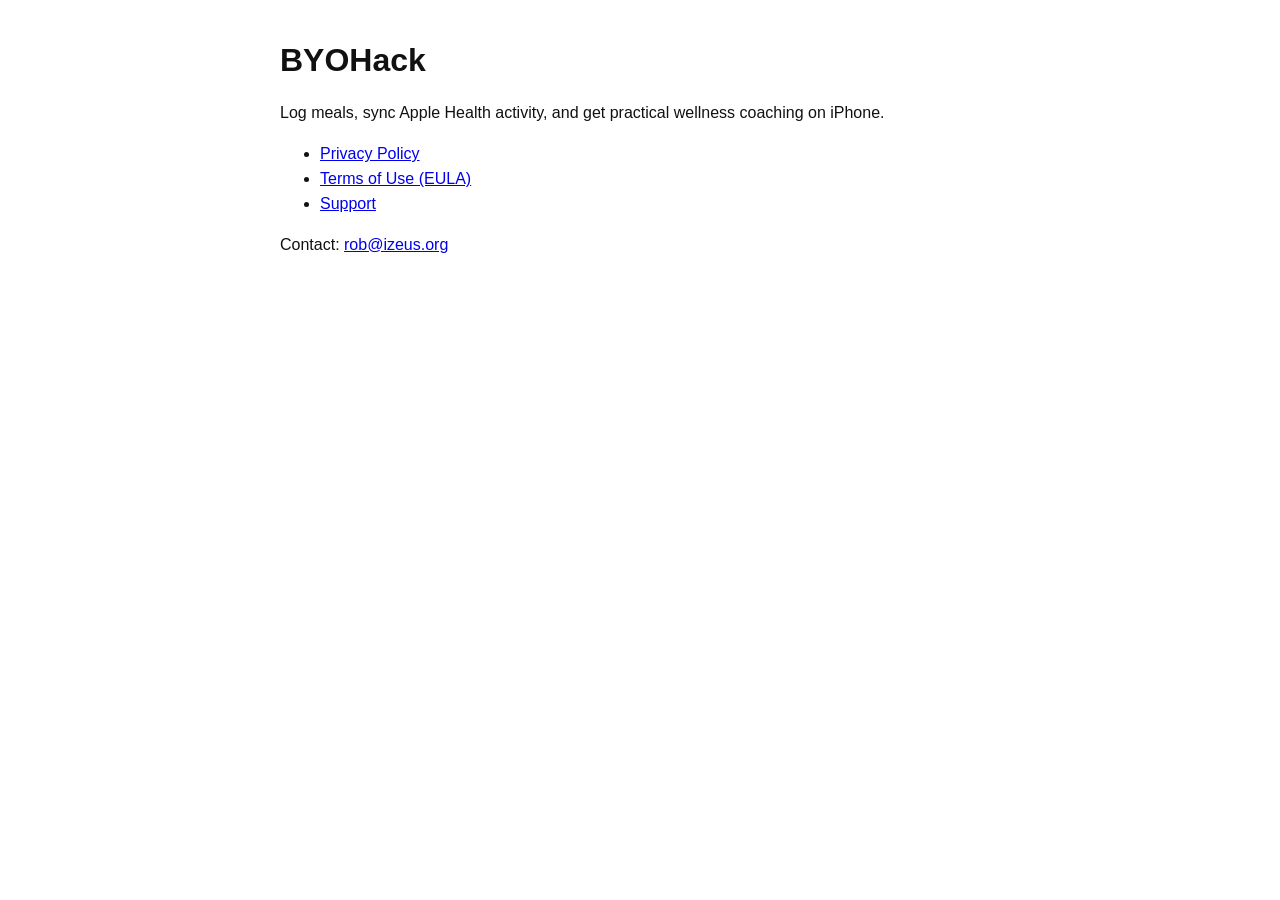
==== index.html @ 5e07be6f "Publish BYOHack privacy, support and terms pages on byohack.izeus.org Co-authored-by: Cursor <cursor" ====
<!DOCTYPE html>
<html lang="en">
<head>
  <meta charset="utf-8" />
  <meta name="viewport" content="width=device-width, initial-scale=1" />
  <title>BYOHack</title>
  <style>
    body { font-family: -apple-system, BlinkMacSystemFont, "Segoe UI", sans-serif; max-width: 720px; margin: 40px auto; padding: 0 20px; line-height: 1.55; color: #111; }
    h1, h2 { line-height: 1.25; }
  </style>
</head>
<body>
  <h1>BYOHack</h1>
  <p>Log meals, sync Apple Health activity, and get practical wellness coaching on iPhone.</p>
  <ul>
    <li><a href="privacy.html">Privacy Policy</a></li>
    <li><a href="terms.html">Terms of Use (EULA)</a></li>
    <li><a href="support.html">Support</a></li>
  </ul>
  <p>Contact: <a href="mailto:rob@izeus.org">rob@izeus.org</a></p>
</body>
</html>
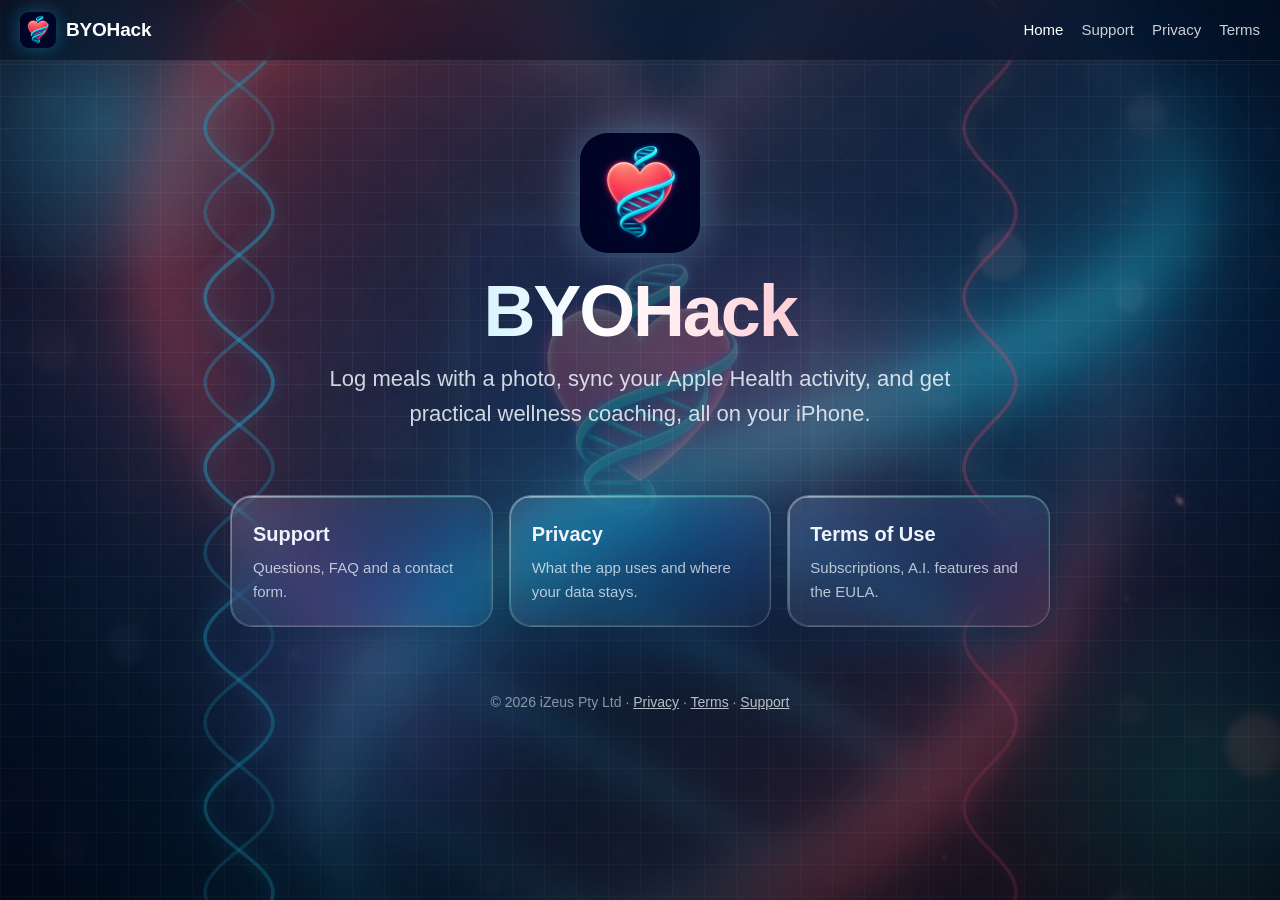
==== commit 0059a632: "Redesign site with app background, glass cards and favicon; add reusable iZeus support form Support " ====
--- a/index.html
+++ b/index.html
@@ -1,22 +1,45 @@
 <!DOCTYPE html>
 <html lang="en">
 <head>
-  <meta charset="utf-8" />
-  <meta name="viewport" content="width=device-width, initial-scale=1" />
-  <title>BYOHack</title>
-  <style>
-    body { font-family: -apple-system, BlinkMacSystemFont, "Segoe UI", sans-serif; max-width: 720px; margin: 40px auto; padding: 0 20px; line-height: 1.55; color: #111; }
-    h1, h2 { line-height: 1.25; }
-  </style>
+<meta charset="utf-8">
+<meta name="viewport" content="width=device-width, initial-scale=1, viewport-fit=cover">
+<title>BYOHack – Meals, Health and A.I. coaching for iPhone</title>
+<meta name="description" content="Log meals with a photo, sync Apple Health activity and get practical wellness coaching on iPhone.">
+<meta name="theme-color" content="#070d18">
+<meta property="og:title" content="BYOHack – Meals, Health and A.I. coaching for iPhone">
+<meta property="og:description" content="Log meals with a photo, sync Apple Health activity and get practical wellness coaching on iPhone.">
+<meta property="og:image" content="https://byohack.izeus.org/assets/icon-512.png">
+<link rel="icon" type="image/png" sizes="32x32" href="assets/icon-32.png">
+<link rel="icon" type="image/png" sizes="512x512" href="assets/icon-512.png">
+<link rel="apple-touch-icon" href="assets/icon-180.png">
+<link rel="stylesheet" href="assets/style.css?v=munq0ldx">
 </head>
 <body>
+<div class="bg" aria-hidden="true">
+  <div class="bg-art"></div>
+  <img class="bg-mark" src="assets/icon-512.png" alt="">
+  <div class="orb o1"></div><div class="orb o2"></div><div class="orb o3"></div><div class="orb o4"></div>
+  <svg class="helix h1" viewBox="0 0 120 3400" preserveAspectRatio="none"><path class="a" d="M60.0 0L67.5 6L74.6 12L81.0 18L86.4 24L90.4 30L93.0 36L94.0 42L93.3 48L91.0 54L87.1 60L82.0 66L75.7 72L68.7 78L61.3 84L53.8 90L46.6 96L40.0 102L34.5 108L30.1 114L27.3 120L26.1 126L26.5 132L28.5 138L32.1 144L37.1 150L43.2 156L50.1 162L57.5 168L65.0 174L72.3 180L79.0 186L84.7 192L89.2 198L92.3 204L93.9 210L93.7 216L91.9 222L88.6 228L83.8 234L77.9 240L71.1 246L63.8 252L56.2 258L48.9 264L42.1 270L36.2 276L31.4 282L28.1 288L26.3 294L26.1 300L27.7 306L30.8 312L35.3 318L41.0 324L47.7 330L55.0 336L62.5 342L69.9 348L76.8 354L82.9 360L87.9 366L91.5 372L93.5 378L93.9 384L92.7 390L89.9 396L85.5 402L80.0 408L73.4 414L66.2 420L58.7 426L51.3 432L44.3 438L38.0 444L32.9 450L29.0 456L26.7 462L26.0 468L27.0 474L29.6 480L33.6 486L39.0 492L45.4 498L52.5 504L60.0 510L67.5 516L74.6 522L81.0 528L86.4 534L90.4 540L93.0 546L94.0 552L93.3 558L91.0 564L87.1 570L82.0 576L75.7 582L68.7 588L61.3 594L53.8 600L46.6 606L40.0 612L34.5 618L30.1 624L27.3 630L26.1 636L26.5 642L28.5 648L32.1 654L37.1 660L43.2 666L50.1 672L57.5 678L65.0 684L72.3 690L79.0 696L84.7 702L89.2 708L92.3 714L93.9 720L93.7 726L91.9 732L88.6 738L83.8 744L77.9 750L71.1 756L63.8 762L56.2 768L48.9 774L42.1 780L36.2 786L31.4 792L28.1 798L26.3 804L26.1 810L27.7 816L30.8 822L35.3 828L41.0 834L47.7 840L55.0 846L62.5 852L69.9 858L76.8 864L82.9 870L87.9 876L91.5 882L93.5 888L93.9 894L92.7 900L89.9 906L85.5 912L80.0 918L73.4 924L66.2 930L58.7 936L51.3 942L44.3 948L38.0 954L32.9 960L29.0 966L26.7 972L26.0 978L27.0 984L29.6 990L33.6 996L39.0 1002L45.4 1008L52.5 1014L60.0 1020L67.5 1026L74.6 1032L81.0 1038L86.4 1044L90.4 1050L93.0 1056L94.0 1062L93.3 1068L91.0 1074L87.1 1080L82.0 1086L75.7 1092L68.7 1098L61.3 1104L53.8 1110L46.6 1116L40.0 1122L34.5 1128L30.1 1134L27.3 1140L26.1 1146L26.5 1152L28.5 1158L32.1 1164L37.1 1170L43.2 1176L50.1 1182L57.5 1188L65.0 1194L72.3 1200L79.0 1206L84.7 1212L89.2 1218L92.3 1224L93.9 1230L93.7 1236L91.9 1242L88.6 1248L83.8 1254L77.9 1260L71.1 1266L63.8 1272L56.2 1278L48.9 1284L42.1 1290L36.2 1296L31.4 1302L28.1 1308L26.3 1314L26.1 1320L27.7 1326L30.8 1332L35.3 1338L41.0 1344L47.7 1350L55.0 1356L62.5 1362L69.9 1368L76.8 1374L82.9 1380L87.9 1386L91.5 1392L93.5 1398L93.9 1404L92.7 1410L89.9 1416L85.5 1422L80.0 1428L73.4 1434L66.2 1440L58.7 1446L51.3 1452L44.3 1458L38.0 1464L32.9 1470L29.0 1476L26.7 1482L26.0 1488L27.0 1494L29.6 1500L33.6 1506L39.0 1512L45.4 1518L52.5 1524L60.0 1530L67.5 1536L74.6 1542L81.0 1548L86.4 1554L90.4 1560L93.0 1566L94.0 1572L93.3 1578L91.0 1584L87.1 1590L82.0 1596L75.7 1602L68.7 1608L61.3 1614L53.8 1620L46.6 1626L40.0 1632L34.5 1638L30.1 1644L27.3 1650L26.1 1656L26.5 1662L28.5 1668L32.1 1674L37.1 1680L43.2 1686L50.1 1692L57.5 1698L65.0 1704L72.3 1710L79.0 1716L84.7 1722L89.2 1728L92.3 1734L93.9 1740L93.7 1746L91.9 1752L88.6 1758L83.8 1764L77.9 1770L71.1 1776L63.8 1782L56.2 1788L48.9 1794L42.1 1800L36.2 1806L31.4 1812L28.1 1818L26.3 1824L26.1 1830L27.7 1836L30.8 1842L35.3 1848L41.0 1854L47.7 1860L55.0 1866L62.5 1872L69.9 1878L76.8 1884L82.9 1890L87.9 1896L91.5 1902L93.5 1908L93.9 1914L92.7 1920L89.9 1926L85.5 1932L80.0 1938L73.4 1944L66.2 1950L58.7 1956L51.3 1962L44.3 1968L38.0 1974L32.9 1980L29.0 1986L26.7 1992L26.0 1998L27.0 2004L29.6 2010L33.6 2016L39.0 2022L45.4 2028L52.5 2034L60.0 2040L67.5 2046L74.6 2052L81.0 2058L86.4 2064L90.4 2070L93.0 2076L94.0 2082L93.3 2088L91.0 2094L87.1 2100L82.0 2106L75.7 2112L68.7 2118L61.3 2124L53.8 2130L46.6 2136L40.0 2142L34.5 2148L30.1 2154L27.3 2160L26.1 2166L26.5 2172L28.5 2178L32.1 2184L37.1 2190L43.2 2196L50.1 2202L57.5 2208L65.0 2214L72.3 2220L79.0 2226L84.7 2232L89.2 2238L92.3 2244L93.9 2250L93.7 2256L91.9 2262L88.6 2268L83.8 2274L77.9 2280L71.1 2286L63.8 2292L56.2 2298L48.9 2304L42.1 2310L36.2 2316L31.4 2322L28.1 2328L26.3 2334L26.1 2340L27.7 2346L30.8 2352L35.3 2358L41.0 2364L47.7 2370L55.0 2376L62.5 2382L69.9 2388L76.8 2394L82.9 2400L87.9 2406L91.5 2412L93.5 2418L93.9 2424L92.7 2430L89.9 2436L85.5 2442L80.0 2448L73.4 2454L66.2 2460L58.7 2466L51.3 2472L44.3 2478L38.0 2484L32.9 2490L29.0 2496L26.7 2502L26.0 2508L27.0 2514L29.6 2520L33.6 2526L39.0 2532L45.4 2538L52.5 2544L60.0 2550L67.5 2556L74.6 2562L81.0 2568L86.4 2574L90.4 2580L93.0 2586L94.0 2592L93.3 2598L91.0 2604L87.1 2610L82.0 2616L75.7 2622L68.7 2628L61.3 2634L53.8 2640L46.6 2646L40.0 2652L34.5 2658L30.1 2664L27.3 2670L26.1 2676L26.5 2682L28.5 2688L32.1 2694L37.1 2700L43.2 2706L50.1 2712L57.5 2718L65.0 2724L72.3 2730L79.0 2736L84.7 2742L89.2 2748L92.3 2754L93.9 2760L93.7 2766L91.9 2772L88.6 2778L83.8 2784L77.9 2790L71.1 2796L63.8 2802L56.2 2808L48.9 2814L42.1 2820L36.2 2826L31.4 2832L28.1 2838L26.3 2844L26.1 2850L27.7 2856L30.8 2862L35.3 2868L41.0 2874L47.7 2880L55.0 2886L62.5 2892L69.9 2898L76.8 2904L82.9 2910L87.9 2916L91.5 2922L93.5 2928L93.9 2934L92.7 2940L89.9 2946L85.5 2952L80.0 2958L73.4 2964L66.2 2970L58.7 2976L51.3 2982L44.3 2988L38.0 2994L32.9 3000L29.0 3006L26.7 3012L26.0 3018L27.0 3024L29.6 3030L33.6 3036L39.0 3042L45.4 3048L52.5 3054L60.0 3060L67.5 3066L74.6 3072L81.0 3078L86.4 3084L90.4 3090L93.0 3096L94.0 3102L93.3 3108L91.0 3114L87.1 3120L82.0 3126L75.7 3132L68.7 3138L61.3 3144L53.8 3150L46.6 3156L40.0 3162L34.5 3168L30.1 3174L27.3 3180L26.1 3186L26.5 3192L28.5 3198L32.1 3204L37.1 3210L43.2 3216L50.1 3222L57.5 3228L65.0 3234L72.3 3240L79.0 3246L84.7 3252L89.2 3258L92.3 3264L93.9 3270L93.7 3276L91.9 3282L88.6 3288L83.8 3294L77.9 3300L71.1 3306L63.8 3312L56.2 3318L48.9 3324L42.1 3330L36.2 3336L31.4 3342L28.1 3348L26.3 3354L26.1 3360L27.7 3366L30.8 3372L35.3 3378L41.0 3384L47.7 3390L55.0 3396"/><path class="b" d="M60.0 0L52.5 6L45.4 12L39.0 18L33.6 24L29.6 30L27.0 36L26.0 42L26.7 48L29.0 54L32.9 60L38.0 66L44.3 72L51.3 78L58.7 84L66.2 90L73.4 96L80.0 102L85.5 108L89.9 114L92.7 120L93.9 126L93.5 132L91.5 138L87.9 144L82.9 150L76.8 156L69.9 162L62.5 168L55.0 174L47.7 180L41.0 186L35.3 192L30.8 198L27.7 204L26.1 210L26.3 216L28.1 222L31.4 228L36.2 234L42.1 240L48.9 246L56.2 252L63.8 258L71.1 264L77.9 270L83.8 276L88.6 282L91.9 288L93.7 294L93.9 300L92.3 306L89.2 312L84.7 318L79.0 324L72.3 330L65.0 336L57.5 342L50.1 348L43.2 354L37.1 360L32.1 366L28.5 372L26.5 378L26.1 384L27.3 390L30.1 396L34.5 402L40.0 408L46.6 414L53.8 420L61.3 426L68.7 432L75.7 438L82.0 444L87.1 450L91.0 456L93.3 462L94.0 468L93.0 474L90.4 480L86.4 486L81.0 492L74.6 498L67.5 504L60.0 510L52.5 516L45.4 522L39.0 528L33.6 534L29.6 540L27.0 546L26.0 552L26.7 558L29.0 564L32.9 570L38.0 576L44.3 582L51.3 588L58.7 594L66.2 600L73.4 606L80.0 612L85.5 618L89.9 624L92.7 630L93.9 636L93.5 642L91.5 648L87.9 654L82.9 660L76.8 666L69.9 672L62.5 678L55.0 684L47.7 690L41.0 696L35.3 702L30.8 708L27.7 714L26.1 720L26.3 726L28.1 732L31.4 738L36.2 744L42.1 750L48.9 756L56.2 762L63.8 768L71.1 774L77.9 780L83.8 786L88.6 792L91.9 798L93.7 804L93.9 810L92.3 816L89.2 822L84.7 828L79.0 834L72.3 840L65.0 846L57.5 852L50.1 858L43.2 864L37.1 870L32.1 876L28.5 882L26.5 888L26.1 894L27.3 900L30.1 906L34.5 912L40.0 918L46.6 924L53.8 930L61.3 936L68.7 942L75.7 948L82.0 954L87.1 960L91.0 966L93.3 972L94.0 978L93.0 984L90.4 990L86.4 996L81.0 1002L74.6 1008L67.5 1014L60.0 1020L52.5 1026L45.4 1032L39.0 1038L33.6 1044L29.6 1050L27.0 1056L26.0 1062L26.7 1068L29.0 1074L32.9 1080L38.0 1086L44.3 1092L51.3 1098L58.7 1104L66.2 1110L73.4 1116L80.0 1122L85.5 1128L89.9 1134L92.7 1140L93.9 1146L93.5 1152L91.5 1158L87.9 1164L82.9 1170L76.8 1176L69.9 1182L62.5 1188L55.0 1194L47.7 1200L41.0 1206L35.3 1212L30.8 1218L27.7 1224L26.1 1230L26.3 1236L28.1 1242L31.4 1248L36.2 1254L42.1 1260L48.9 1266L56.2 1272L63.8 1278L71.1 1284L77.9 1290L83.8 1296L88.6 1302L91.9 1308L93.7 1314L93.9 1320L92.3 1326L89.2 1332L84.7 1338L79.0 1344L72.3 1350L65.0 1356L57.5 1362L50.1 1368L43.2 1374L37.1 1380L32.1 1386L28.5 1392L26.5 1398L26.1 1404L27.3 1410L30.1 1416L34.5 1422L40.0 1428L46.6 1434L53.8 1440L61.3 1446L68.7 1452L75.7 1458L82.0 1464L87.1 1470L91.0 1476L93.3 1482L94.0 1488L93.0 1494L90.4 1500L86.4 1506L81.0 1512L74.6 1518L67.5 1524L60.0 1530L52.5 1536L45.4 1542L39.0 1548L33.6 1554L29.6 1560L27.0 1566L26.0 1572L26.7 1578L29.0 1584L32.9 1590L38.0 1596L44.3 1602L51.3 1608L58.7 1614L66.2 1620L73.4 1626L80.0 1632L85.5 1638L89.9 1644L92.7 1650L93.9 1656L93.5 1662L91.5 1668L87.9 1674L82.9 1680L76.8 1686L69.9 1692L62.5 1698L55.0 1704L47.7 1710L41.0 1716L35.3 1722L30.8 1728L27.7 1734L26.1 1740L26.3 1746L28.1 1752L31.4 1758L36.2 1764L42.1 1770L48.9 1776L56.2 1782L63.8 1788L71.1 1794L77.9 1800L83.8 1806L88.6 1812L91.9 1818L93.7 1824L93.9 1830L92.3 1836L89.2 1842L84.7 1848L79.0 1854L72.3 1860L65.0 1866L57.5 1872L50.1 1878L43.2 1884L37.1 1890L32.1 1896L28.5 1902L26.5 1908L26.1 1914L27.3 1920L30.1 1926L34.5 1932L40.0 1938L46.6 1944L53.8 1950L61.3 1956L68.7 1962L75.7 1968L82.0 1974L87.1 1980L91.0 1986L93.3 1992L94.0 1998L93.0 2004L90.4 2010L86.4 2016L81.0 2022L74.6 2028L67.5 2034L60.0 2040L52.5 2046L45.4 2052L39.0 2058L33.6 2064L29.6 2070L27.0 2076L26.0 2082L26.7 2088L29.0 2094L32.9 2100L38.0 2106L44.3 2112L51.3 2118L58.7 2124L66.2 2130L73.4 2136L80.0 2142L85.5 2148L89.9 2154L92.7 2160L93.9 2166L93.5 2172L91.5 2178L87.9 2184L82.9 2190L76.8 2196L69.9 2202L62.5 2208L55.0 2214L47.7 2220L41.0 2226L35.3 2232L30.8 2238L27.7 2244L26.1 2250L26.3 2256L28.1 2262L31.4 2268L36.2 2274L42.1 2280L48.9 2286L56.2 2292L63.8 2298L71.1 2304L77.9 2310L83.8 2316L88.6 2322L91.9 2328L93.7 2334L93.9 2340L92.3 2346L89.2 2352L84.7 2358L79.0 2364L72.3 2370L65.0 2376L57.5 2382L50.1 2388L43.2 2394L37.1 2400L32.1 2406L28.5 2412L26.5 2418L26.1 2424L27.3 2430L30.1 2436L34.5 2442L40.0 2448L46.6 2454L53.8 2460L61.3 2466L68.7 2472L75.7 2478L82.0 2484L87.1 2490L91.0 2496L93.3 2502L94.0 2508L93.0 2514L90.4 2520L86.4 2526L81.0 2532L74.6 2538L67.5 2544L60.0 2550L52.5 2556L45.4 2562L39.0 2568L33.6 2574L29.6 2580L27.0 2586L26.0 2592L26.7 2598L29.0 2604L32.9 2610L38.0 2616L44.3 2622L51.3 2628L58.7 2634L66.2 2640L73.4 2646L80.0 2652L85.5 2658L89.9 2664L92.7 2670L93.9 2676L93.5 2682L91.5 2688L87.9 2694L82.9 2700L76.8 2706L69.9 2712L62.5 2718L55.0 2724L47.7 2730L41.0 2736L35.3 2742L30.8 2748L27.7 2754L26.1 2760L26.3 2766L28.1 2772L31.4 2778L36.2 2784L42.1 2790L48.9 2796L56.2 2802L63.8 2808L71.1 2814L77.9 2820L83.8 2826L88.6 2832L91.9 2838L93.7 2844L93.9 2850L92.3 2856L89.2 2862L84.7 2868L79.0 2874L72.3 2880L65.0 2886L57.5 2892L50.1 2898L43.2 2904L37.1 2910L32.1 2916L28.5 2922L26.5 2928L26.1 2934L27.3 2940L30.1 2946L34.5 2952L40.0 2958L46.6 2964L53.8 2970L61.3 2976L68.7 2982L75.7 2988L82.0 2994L87.1 3000L91.0 3006L93.3 3012L94.0 3018L93.0 3024L90.4 3030L86.4 3036L81.0 3042L74.6 3048L67.5 3054L60.0 3060L52.5 3066L45.4 3072L39.0 3078L33.6 3084L29.6 3090L27.0 3096L26.0 3102L26.7 3108L29.0 3114L32.9 3120L38.0 3126L44.3 3132L51.3 3138L58.7 3144L66.2 3150L73.4 3156L80.0 3162L85.5 3168L89.9 3174L92.7 3180L93.9 3186L93.5 3192L91.5 3198L87.9 3204L82.9 3210L76.8 3216L69.9 3222L62.5 3228L55.0 3234L47.7 3240L41.0 3246L35.3 3252L30.8 3258L27.7 3264L26.1 3270L26.3 3276L28.1 3282L31.4 3288L36.2 3294L42.1 3300L48.9 3306L56.2 3312L63.8 3318L71.1 3324L77.9 3330L83.8 3336L88.6 3342L91.9 3348L93.7 3354L93.9 3360L92.3 3366L89.2 3372L84.7 3378L79.0 3384L72.3 3390L65.0 3396"/></svg>
+  <svg class="helix h2" viewBox="0 0 120 3400" preserveAspectRatio="none"><path class="a" d="M60.0 0L65.7 6L71.2 12L76.0 18L80.2 24L83.3 30L85.3 36L86.0 42L85.5 48L83.7 54L80.7 60L76.8 66L72.0 72L66.7 78L61.0 84L55.2 90L49.7 96L44.7 102L40.5 108L37.2 114L35.0 120L34.0 126L34.4 132L35.9 138L38.7 144L42.5 150L47.1 156L52.4 162L58.1 168L63.8 174L69.4 180L74.5 186L78.9 192L82.4 198L84.7 204L85.9 210L85.8 216L84.4 222L81.8 228L78.2 234L73.7 240L68.5 246L62.9 252L57.1 258L51.5 264L46.3 270L41.8 276L38.2 282L35.6 288L34.2 294L34.1 300L35.3 306L37.6 312L41.1 318L45.5 324L50.6 330L56.2 336L61.9 342L67.6 348L72.9 354L77.5 360L81.3 366L84.1 372L85.6 378L86.0 384L85.0 390L82.8 396L79.5 402L75.3 408L70.3 414L64.8 420L59.0 426L53.3 432L48.0 438L43.2 444L39.3 450L36.3 456L34.5 462L34.0 468L34.7 474L36.7 480L39.8 486L44.0 492L48.8 498L54.3 504L60.0 510L65.7 516L71.2 522L76.0 528L80.2 534L83.3 540L85.3 546L86.0 552L85.5 558L83.7 564L80.7 570L76.8 576L72.0 582L66.7 588L61.0 594L55.2 600L49.7 606L44.7 612L40.5 618L37.2 624L35.0 630L34.0 636L34.4 642L35.9 648L38.7 654L42.5 660L47.1 666L52.4 672L58.1 678L63.8 684L69.4 690L74.5 696L78.9 702L82.4 708L84.7 714L85.9 720L85.8 726L84.4 732L81.8 738L78.2 744L73.7 750L68.5 756L62.9 762L57.1 768L51.5 774L46.3 780L41.8 786L38.2 792L35.6 798L34.2 804L34.1 810L35.3 816L37.6 822L41.1 828L45.5 834L50.6 840L56.2 846L61.9 852L67.6 858L72.9 864L77.5 870L81.3 876L84.1 882L85.6 888L86.0 894L85.0 900L82.8 906L79.5 912L75.3 918L70.3 924L64.8 930L59.0 936L53.3 942L48.0 948L43.2 954L39.3 960L36.3 966L34.5 972L34.0 978L34.7 984L36.7 990L39.8 996L44.0 1002L48.8 1008L54.3 1014L60.0 1020L65.7 1026L71.2 1032L76.0 1038L80.2 1044L83.3 1050L85.3 1056L86.0 1062L85.5 1068L83.7 1074L80.7 1080L76.8 1086L72.0 1092L66.7 1098L61.0 1104L55.2 1110L49.7 1116L44.7 1122L40.5 1128L37.2 1134L35.0 1140L34.0 1146L34.4 1152L35.9 1158L38.7 1164L42.5 1170L47.1 1176L52.4 1182L58.1 1188L63.8 1194L69.4 1200L74.5 1206L78.9 1212L82.4 1218L84.7 1224L85.9 1230L85.8 1236L84.4 1242L81.8 1248L78.2 1254L73.7 1260L68.5 1266L62.9 1272L57.1 1278L51.5 1284L46.3 1290L41.8 1296L38.2 1302L35.6 1308L34.2 1314L34.1 1320L35.3 1326L37.6 1332L41.1 1338L45.5 1344L50.6 1350L56.2 1356L61.9 1362L67.6 1368L72.9 1374L77.5 1380L81.3 1386L84.1 1392L85.6 1398L86.0 1404L85.0 1410L82.8 1416L79.5 1422L75.3 1428L70.3 1434L64.8 1440L59.0 1446L53.3 1452L48.0 1458L43.2 1464L39.3 1470L36.3 1476L34.5 1482L34.0 1488L34.7 1494L36.7 1500L39.8 1506L44.0 1512L48.8 1518L54.3 1524L60.0 1530L65.7 1536L71.2 1542L76.0 1548L80.2 1554L83.3 1560L85.3 1566L86.0 1572L85.5 1578L83.7 1584L80.7 1590L76.8 1596L72.0 1602L66.7 1608L61.0 1614L55.2 1620L49.7 1626L44.7 1632L40.5 1638L37.2 1644L35.0 1650L34.0 1656L34.4 1662L35.9 1668L38.7 1674L42.5 1680L47.1 1686L52.4 1692L58.1 1698L63.8 1704L69.4 1710L74.5 1716L78.9 1722L82.4 1728L84.7 1734L85.9 1740L85.8 1746L84.4 1752L81.8 1758L78.2 1764L73.7 1770L68.5 1776L62.9 1782L57.1 1788L51.5 1794L46.3 1800L41.8 1806L38.2 1812L35.6 1818L34.2 1824L34.1 1830L35.3 1836L37.6 1842L41.1 1848L45.5 1854L50.6 1860L56.2 1866L61.9 1872L67.6 1878L72.9 1884L77.5 1890L81.3 1896L84.1 1902L85.6 1908L86.0 1914L85.0 1920L82.8 1926L79.5 1932L75.3 1938L70.3 1944L64.8 1950L59.0 1956L53.3 1962L48.0 1968L43.2 1974L39.3 1980L36.3 1986L34.5 1992L34.0 1998L34.7 2004L36.7 2010L39.8 2016L44.0 2022L48.8 2028L54.3 2034L60.0 2040L65.7 2046L71.2 2052L76.0 2058L80.2 2064L83.3 2070L85.3 2076L86.0 2082L85.5 2088L83.7 2094L80.7 2100L76.8 2106L72.0 2112L66.7 2118L61.0 2124L55.2 2130L49.7 2136L44.7 2142L40.5 2148L37.2 2154L35.0 2160L34.0 2166L34.4 2172L35.9 2178L38.7 2184L42.5 2190L47.1 2196L52.4 2202L58.1 2208L63.8 2214L69.4 2220L74.5 2226L78.9 2232L82.4 2238L84.7 2244L85.9 2250L85.8 2256L84.4 2262L81.8 2268L78.2 2274L73.7 2280L68.5 2286L62.9 2292L57.1 2298L51.5 2304L46.3 2310L41.8 2316L38.2 2322L35.6 2328L34.2 2334L34.1 2340L35.3 2346L37.6 2352L41.1 2358L45.5 2364L50.6 2370L56.2 2376L61.9 2382L67.6 2388L72.9 2394L77.5 2400L81.3 2406L84.1 2412L85.6 2418L86.0 2424L85.0 2430L82.8 2436L79.5 2442L75.3 2448L70.3 2454L64.8 2460L59.0 2466L53.3 2472L48.0 2478L43.2 2484L39.3 2490L36.3 2496L34.5 2502L34.0 2508L34.7 2514L36.7 2520L39.8 2526L44.0 2532L48.8 2538L54.3 2544L60.0 2550L65.7 2556L71.2 2562L76.0 2568L80.2 2574L83.3 2580L85.3 2586L86.0 2592L85.5 2598L83.7 2604L80.7 2610L76.8 2616L72.0 2622L66.7 2628L61.0 2634L55.2 2640L49.7 2646L44.7 2652L40.5 2658L37.2 2664L35.0 2670L34.0 2676L34.4 2682L35.9 2688L38.7 2694L42.5 2700L47.1 2706L52.4 2712L58.1 2718L63.8 2724L69.4 2730L74.5 2736L78.9 2742L82.4 2748L84.7 2754L85.9 2760L85.8 2766L84.4 2772L81.8 2778L78.2 2784L73.7 2790L68.5 2796L62.9 2802L57.1 2808L51.5 2814L46.3 2820L41.8 2826L38.2 2832L35.6 2838L34.2 2844L34.1 2850L35.3 2856L37.6 2862L41.1 2868L45.5 2874L50.6 2880L56.2 2886L61.9 2892L67.6 2898L72.9 2904L77.5 2910L81.3 2916L84.1 2922L85.6 2928L86.0 2934L85.0 2940L82.8 2946L79.5 2952L75.3 2958L70.3 2964L64.8 2970L59.0 2976L53.3 2982L48.0 2988L43.2 2994L39.3 3000L36.3 3006L34.5 3012L34.0 3018L34.7 3024L36.7 3030L39.8 3036L44.0 3042L48.8 3048L54.3 3054L60.0 3060L65.7 3066L71.2 3072L76.0 3078L80.2 3084L83.3 3090L85.3 3096L86.0 3102L85.5 3108L83.7 3114L80.7 3120L76.8 3126L72.0 3132L66.7 3138L61.0 3144L55.2 3150L49.7 3156L44.7 3162L40.5 3168L37.2 3174L35.0 3180L34.0 3186L34.4 3192L35.9 3198L38.7 3204L42.5 3210L47.1 3216L52.4 3222L58.1 3228L63.8 3234L69.4 3240L74.5 3246L78.9 3252L82.4 3258L84.7 3264L85.9 3270L85.8 3276L84.4 3282L81.8 3288L78.2 3294L73.7 3300L68.5 3306L62.9 3312L57.1 3318L51.5 3324L46.3 3330L41.8 3336L38.2 3342L35.6 3348L34.2 3354L34.1 3360L35.3 3366L37.6 3372L41.1 3378L45.5 3384L50.6 3390L56.2 3396"/></svg>
+  <div class="grid"></div>
+  <div class="mist"></div>
+</div>
+<header class="nav">
+  <a class="brand" href="index.html"><img src="assets/logo.png" alt="" width="36" height="36"><span>BYOHack</span></a>
+  <nav class="nav-links"><a href="index.html" aria-current="page">Home</a><a href="support.html">Support</a><a href="privacy.html">Privacy</a><a href="terms.html">Terms</a></nav>
+</header>
+<main class="wrap">
+<section class="hero">
+  <img src="assets/icon-512.png" alt="BYOHack app icon" width="120" height="120">
   <h1>BYOHack</h1>
-  <p>Log meals, sync Apple Health activity, and get practical wellness coaching on iPhone.</p>
-  <ul>
-    <li><a href="privacy.html">Privacy Policy</a></li>
-    <li><a href="terms.html">Terms of Use (EULA)</a></li>
-    <li><a href="support.html">Support</a></li>
-  </ul>
-  <p>Contact: <a href="mailto:rob@izeus.org">rob@izeus.org</a></p>
+  <p class="lead">Log meals with a photo, sync your Apple Health activity, and get practical wellness coaching, all on your iPhone.</p>
+</section>
+<section class="cards">
+  <a class="card glass" href="support.html"><h2>Support</h2><p>Questions, FAQ and a contact form.</p></a>
+  <a class="card glass" href="privacy.html"><h2>Privacy</h2><p>What the app uses and where your data stays.</p></a>
+  <a class="card glass" href="terms.html"><h2>Terms of Use</h2><p>Subscriptions, A.I. features and the EULA.</p></a>
+</section>
+</main>
+<footer class="foot">&copy; 2026 iZeus Pty Ltd &middot; <a href="privacy.html">Privacy</a> &middot; <a href="terms.html">Terms</a> &middot; <a href="support.html">Support</a></footer>
 </body>
 </html>
--- a/assets/style.css
+++ b/assets/style.css
@@ -0,0 +1,79 @@
+*,*::before,*::after{box-sizing:border-box}
+html{scroll-behavior:smooth;color-scheme:dark}
+body{margin:0;min-height:100vh;background:#070d18;color:#eef4fb;font:17px/1.6 ui-rounded,"SF Pro Rounded",-apple-system,BlinkMacSystemFont,"Segoe UI",Roboto,sans-serif;-webkit-font-smoothing:antialiased;overflow-x:hidden}
+a{color:#7fdcff}
+a:hover{color:#b5ecff}
+img{display:block;max-width:100%}
+
+/* Ambient background: mirrors GlassBackground in the iOS app */
+.bg{position:fixed;inset:0;z-index:-1;overflow:hidden;background:linear-gradient(135deg,#0a1424,#0f0d24 50%,#081a1f)}
+.bg-art{position:absolute;inset:-8%;background:url(bg.jpg) center/cover no-repeat;opacity:.82;filter:blur(.5px);animation:drift 8s ease-in-out infinite;will-change:transform}
+.bg-mark{position:absolute;left:50%;top:44%;width:min(62vw,340px);margin:calc(min(62vw,340px) / -2) 0 0 calc(min(62vw,340px) / -2);opacity:.26;mix-blend-mode:screen;filter:drop-shadow(0 0 24px rgba(38,199,242,.45));animation:pulse 8s ease-in-out infinite}
+.orb{position:absolute;border-radius:50%;animation:float 8s ease-in-out infinite}
+.orb.o1{width:360px;height:360px;left:-80px;top:-60px;background:radial-gradient(circle,rgba(38,199,242,.36),transparent 70%)}
+.orb.o2{width:420px;height:420px;right:-120px;bottom:-100px;background:radial-gradient(circle,rgba(13,158,148,.28),transparent 70%);animation-delay:-3s}
+.orb.o3{width:260px;height:260px;left:52%;top:30%;background:rgba(224,71,107,.2);filter:blur(55px);animation-delay:-5s}
+.orb.o4{width:280px;height:280px;left:18%;top:62%;background:rgba(122,97,235,.18);filter:blur(50px);animation-delay:-1.5s}
+.helix{position:absolute;top:-340px;height:3400px;width:120px;animation:scroll 8s linear infinite}
+.helix path{fill:none;stroke-width:3.6;stroke-linecap:round}
+.helix.h1{left:14%}
+.helix.h1 .a{stroke:rgba(38,199,242,.4);filter:drop-shadow(0 0 8px rgba(38,199,242,.9))}
+.helix.h1 .b{stroke:rgba(38,199,242,.26)}
+.helix.h2{right:18%;animation-duration:10s}
+.helix.h2 .a{stroke:rgba(224,82,115,.3);filter:drop-shadow(0 0 8px rgba(224,82,115,.9))}
+.grid{position:absolute;inset:0;opacity:.7;background-image:linear-gradient(rgba(255,255,255,.07) 1px,transparent 1px),linear-gradient(90deg,rgba(255,255,255,.07) 1px,transparent 1px);background-size:32px 32px}
+.mist{position:absolute;inset:0;background:linear-gradient(180deg,rgba(0,0,0,.25),rgba(0,0,0,.05) 40%,rgba(0,0,0,.45))}
+@keyframes drift{0%,100%{transform:translate(12px,0) scale(1.02) rotate(0)}25%{transform:translate(0,16px) scale(1.04) rotate(1.5deg)}50%{transform:translate(-12px,0) scale(1.02) rotate(0)}75%{transform:translate(0,-16px) scale(1) rotate(-1.5deg)}}
+@keyframes pulse{0%,100%{transform:translateY(-36px) scale(.94);opacity:.2}50%{transform:translateY(-26px) scale(1.02);opacity:.3}}
+@keyframes float{0%,100%{transform:translate(0,0)}50%{transform:translate(18px,14px)}}
+@keyframes scroll{from{transform:translateY(0)}to{transform:translateY(170px)}}
+@media (prefers-reduced-motion:reduce){.bg-art,.bg-mark,.orb,.helix{animation:none!important}}
+
+/* Liquid glass */
+.glass{position:relative;background:linear-gradient(135deg,rgba(255,255,255,.12),rgba(255,255,255,.04));border:1px solid rgba(255,255,255,.22);border-radius:22px;box-shadow:0 16px 40px rgba(38,128,230,.18),0 12px 30px rgba(0,0,0,.35),inset 0 1px 0 rgba(255,255,255,.3);backdrop-filter:blur(22px) saturate(170%);-webkit-backdrop-filter:blur(22px) saturate(170%)}
+.glass::before{content:"";position:absolute;inset:0;border-radius:inherit;padding:1.2px;background:linear-gradient(135deg,rgba(255,255,255,.4),rgba(13,158,148,.4),rgba(255,255,255,.05));-webkit-mask:linear-gradient(#000 0 0) content-box,linear-gradient(#000 0 0);-webkit-mask-composite:xor;mask-composite:exclude;pointer-events:none}
+
+.nav{position:sticky;top:0;z-index:10;display:flex;align-items:center;justify-content:space-between;gap:16px;padding:12px max(20px,env(safe-area-inset-left));background:rgba(7,13,24,.5);backdrop-filter:blur(18px) saturate(160%);-webkit-backdrop-filter:blur(18px) saturate(160%);border-bottom:1px solid rgba(255,255,255,.1)}
+.brand{display:flex;align-items:center;gap:10px;color:#fff;text-decoration:none;font-weight:800;font-size:19px;letter-spacing:-.01em}
+.brand img{width:36px;height:36px;border-radius:9px;box-shadow:0 0 18px rgba(38,199,242,.35)}
+.nav-links{display:flex;gap:18px;font-size:15px}
+.nav-links a{color:rgba(255,255,255,.8);text-decoration:none}
+.nav-links a:hover,.nav-links a[aria-current]{color:#fff}
+
+.wrap{max-width:860px;margin:0 auto;padding:0 20px}
+.hero{text-align:center;padding:72px 0 36px}
+.hero img{width:120px;height:120px;margin:0 auto 22px;border-radius:28px;box-shadow:0 0 40px rgba(38,199,242,.35),0 0 60px rgba(224,71,107,.25)}
+.hero h1{font-size:clamp(44px,8vw,72px);line-height:1;margin:0 0 14px;font-weight:900;letter-spacing:-.03em;background:linear-gradient(90deg,#7fdcff,#fff 45%,#ff8fa3);-webkit-background-clip:text;background-clip:text;color:transparent}
+.lead{font-size:clamp(18px,2.4vw,22px);color:rgba(238,244,251,.86);max-width:32em;margin:0 auto}
+.cards{display:grid;grid-template-columns:repeat(3,1fr);gap:16px;padding:28px 0 64px}
+.card{display:block;padding:22px;color:inherit;text-decoration:none;transition:transform .15s ease}
+.card:hover{transform:translateY(-3px);color:inherit}
+.card h2{margin:0 0 6px;font-size:20px}
+.card p{margin:0;color:rgba(238,244,251,.75);font-size:15px}
+
+.doc{margin:40px auto 64px;padding:clamp(22px,4vw,44px)}
+.doc h1{font-size:clamp(32px,5vw,44px);line-height:1.1;margin:0 0 6px;letter-spacing:-.02em}
+.doc h2{font-size:22px;margin:34px 0 8px;color:#bfeeff}
+.doc ul{padding-left:1.2em}
+.doc li{margin:6px 0}
+.muted{color:rgba(238,244,251,.62)}
+.faq-q{font-weight:700;margin:18px 0 2px}
+.faq-a{margin:0;color:rgba(238,244,251,.82)}
+
+.contact{display:grid;gap:14px;margin:18px 0 8px}
+.contact label{display:grid;gap:6px;font-size:15px;font-weight:600}
+.contact input,.contact textarea{width:100%;padding:12px 14px;border-radius:14px;border:1px solid rgba(255,255,255,.22);background:rgba(255,255,255,.07);color:#fff;font:inherit;font-weight:400}
+.contact textarea{min-height:150px;resize:vertical}
+.contact input:focus,.contact textarea:focus{outline:none;border-color:#26c7f2;box-shadow:0 0 0 3px rgba(38,199,242,.25)}
+.hp{position:absolute;left:-9999px;width:1px;height:1px;overflow:hidden}
+.btn{justify-self:start;display:inline-flex;align-items:center;gap:8px;padding:11px 22px;border:1px solid rgba(255,255,255,.45);border-radius:999px;background:linear-gradient(135deg,#2680e6,#0d9e94);color:#fff;font:inherit;font-weight:700;font-size:16px;cursor:pointer;box-shadow:0 6px 18px rgba(13,158,148,.45);transition:transform .12s ease}
+.btn:active{transform:scale(.96)}
+.notice{padding:12px 16px;border-radius:14px;margin:16px 0}
+.notice.ok{background:rgba(13,158,148,.2);border:1px solid rgba(13,158,148,.55)}
+.notice.err{background:rgba(224,71,87,.18);border:1px solid rgba(224,71,87,.55)}
+[hidden]{display:none!important}
+
+.foot{text-align:center;padding:0 20px 40px;font-size:14px;color:rgba(238,244,251,.55)}
+.foot a{color:rgba(238,244,251,.75)}
+
+@media (max-width:720px){.cards{grid-template-columns:1fr}.nav-links{gap:12px;font-size:14px}.brand span{display:none}.hero{padding-top:48px}}
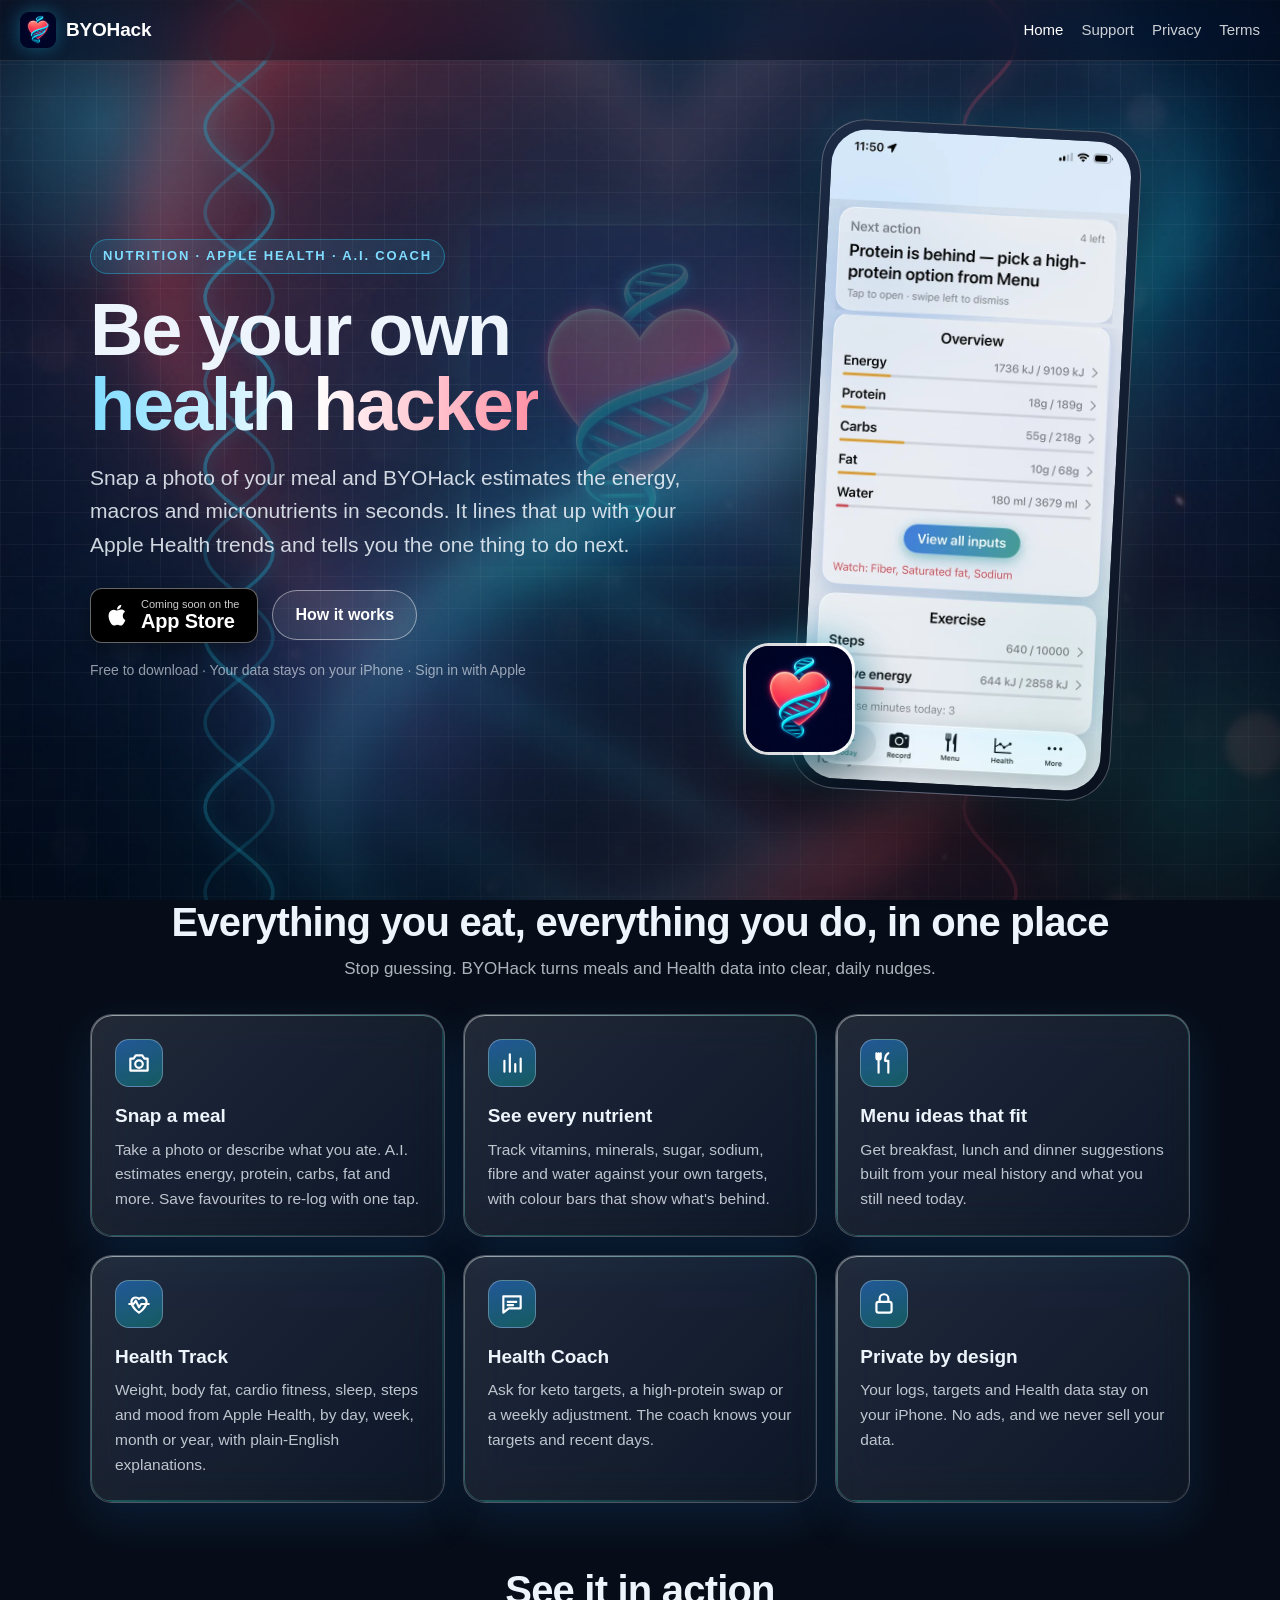
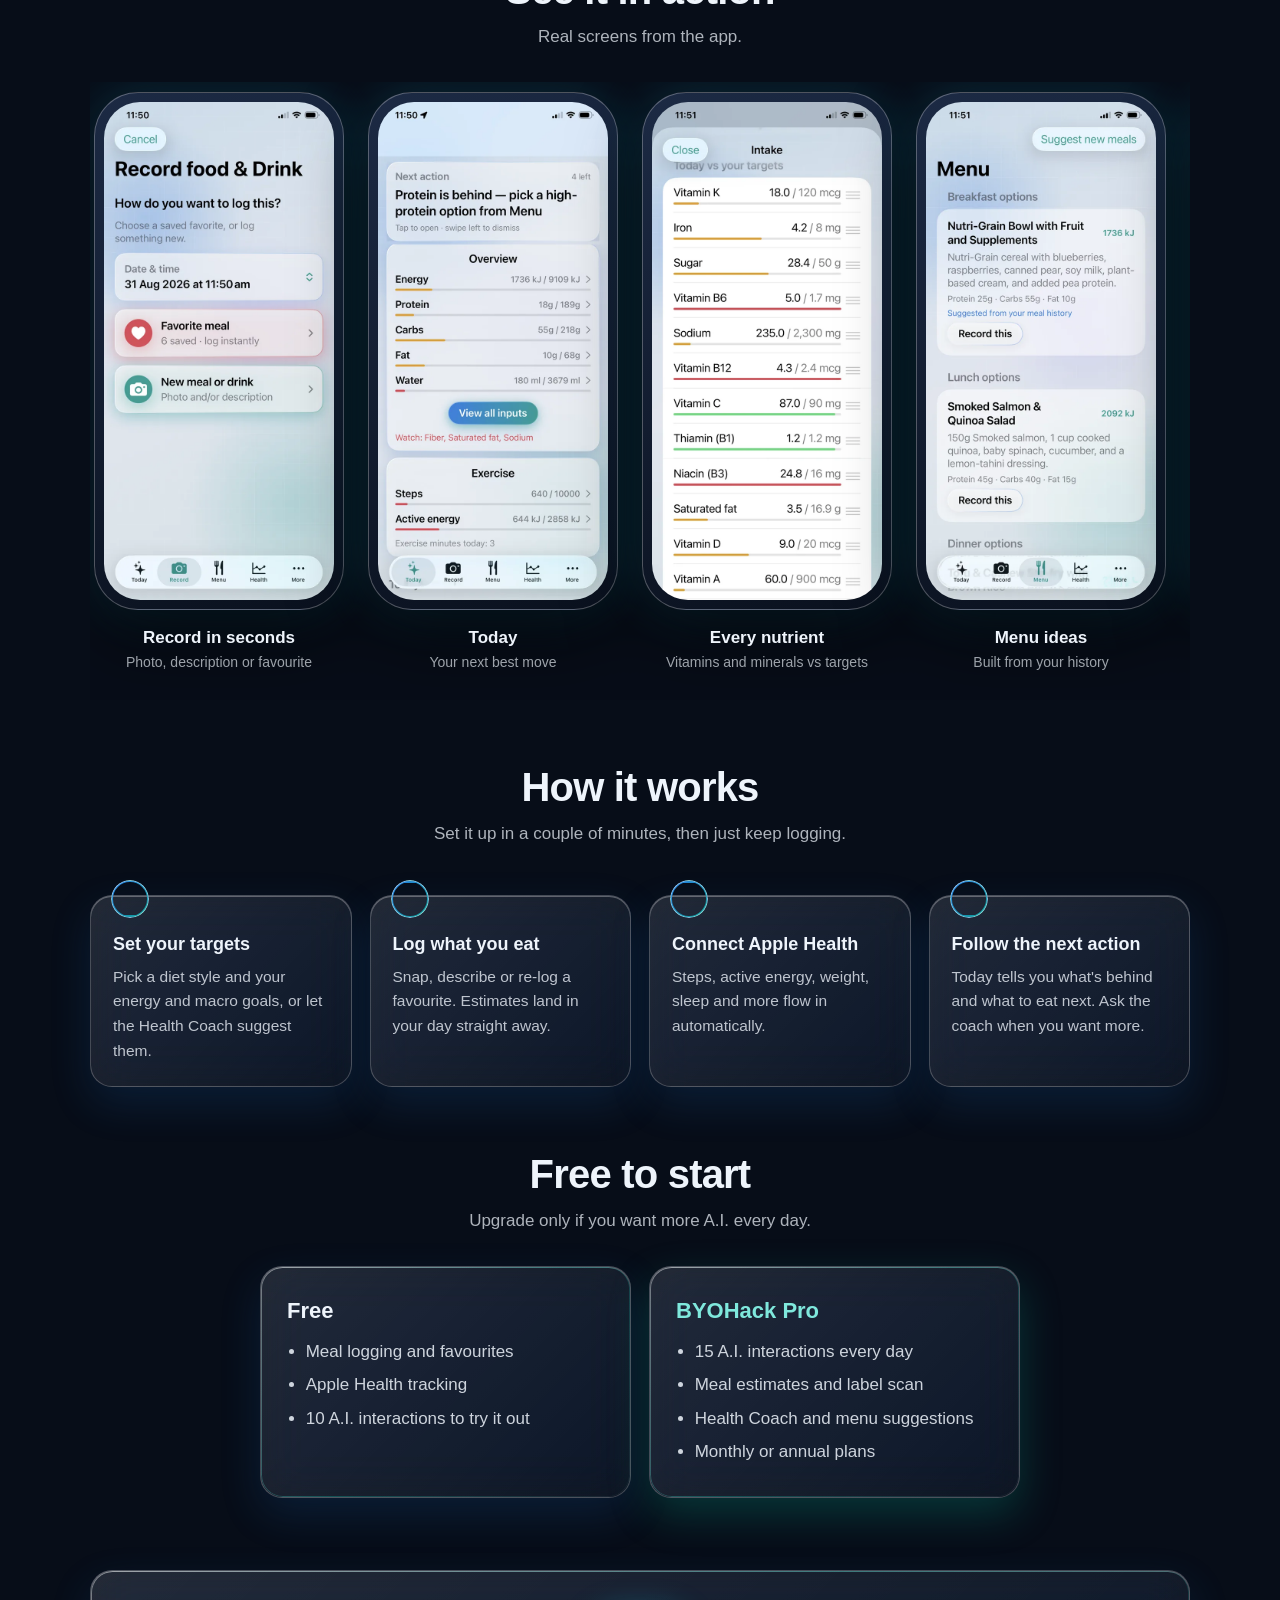
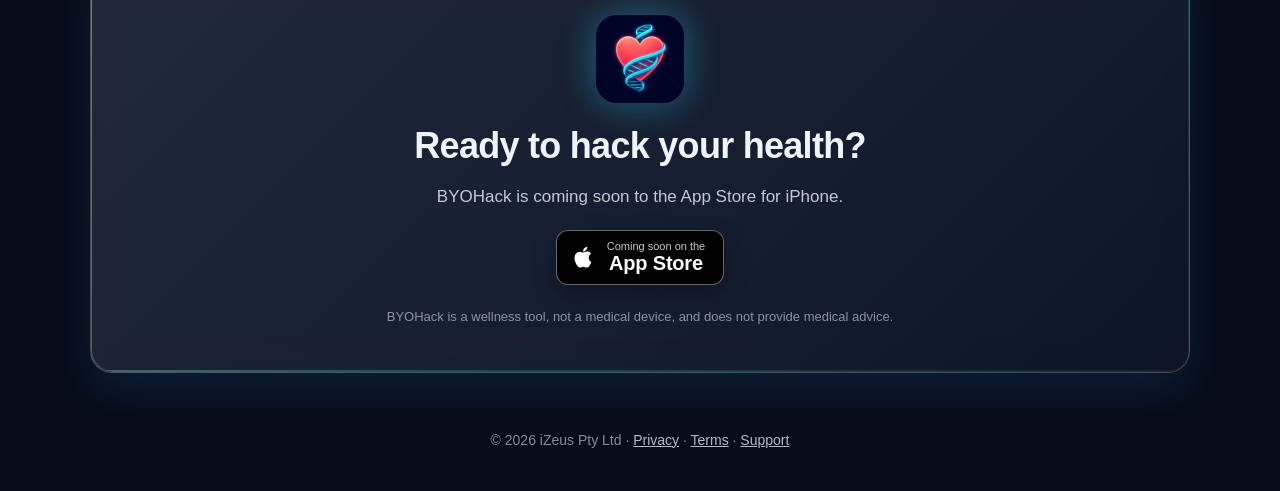
==== commit 10485d87: "Add BYOHack landing page with features, screenshots and App Store badge The badge reads 'Coming soon" ====
--- a/index.html
+++ b/index.html
@@ -3,16 +3,16 @@
 <head>
 <meta charset="utf-8">
 <meta name="viewport" content="width=device-width, initial-scale=1, viewport-fit=cover">
-<title>BYOHack – Meals, Health and A.I. coaching for iPhone</title>
-<meta name="description" content="Log meals with a photo, sync Apple Health activity and get practical wellness coaching on iPhone.">
+<title>BYOHack – Be your own health hacker, on iPhone</title>
+<meta name="description" content="Snap a meal for instant nutrient estimates, track your Apple Health trends and get practical A.I. coaching. Your data stays on your iPhone.">
 <meta name="theme-color" content="#070d18">
-<meta property="og:title" content="BYOHack – Meals, Health and A.I. coaching for iPhone">
-<meta property="og:description" content="Log meals with a photo, sync Apple Health activity and get practical wellness coaching on iPhone.">
+<meta property="og:title" content="BYOHack – Be your own health hacker, on iPhone">
+<meta property="og:description" content="Snap a meal for instant nutrient estimates, track your Apple Health trends and get practical A.I. coaching. Your data stays on your iPhone.">
 <meta property="og:image" content="https://byohack.izeus.org/assets/icon-512.png">
 <link rel="icon" type="image/png" sizes="32x32" href="assets/icon-32.png">
 <link rel="icon" type="image/png" sizes="512x512" href="assets/icon-512.png">
 <link rel="apple-touch-icon" href="assets/icon-180.png">
-<link rel="stylesheet" href="assets/style.css?v=munq0ldx">
+<link rel="stylesheet" href="assets/style.css?v=munr0b4f">
 </head>
 <body>
 <div class="bg" aria-hidden="true">
@@ -28,18 +28,83 @@
   <a class="brand" href="index.html"><img src="assets/logo.png" alt="" width="36" height="36"><span>BYOHack</span></a>
   <nav class="nav-links"><a href="index.html" aria-current="page">Home</a><a href="support.html">Support</a><a href="privacy.html">Privacy</a><a href="terms.html">Terms</a></nav>
 </header>
-<main class="wrap">
-<section class="hero">
-  <img src="assets/icon-512.png" alt="BYOHack app icon" width="120" height="120">
-  <h1>BYOHack</h1>
-  <p class="lead">Log meals with a photo, sync your Apple Health activity, and get practical wellness coaching, all on your iPhone.</p>
+<main class="wrap wide">
+<section class="pitch">
+  <div>
+    <span class="eyebrow">Nutrition &middot; Apple Health &middot; A.I. coach</span>
+    <h1>Be your own <span class="grad">health hacker</span></h1>
+    <p class="lead">Snap a photo of your meal and BYOHack estimates the energy, macros and micronutrients in seconds. It lines that up with your Apple Health trends and tells you the one thing to do next.</p>
+    <div class="cta-row">
+      <a class="store" data-store="6800939446" href="#get"><svg viewBox="0 0 24 24" aria-hidden="true"><path d="M16.4 12.6c0-2.4 2-3.6 2.1-3.7-1.1-1.7-2.9-1.9-3.5-1.9-1.5-.2-2.9.9-3.7.9-.8 0-1.9-.9-3.2-.8-1.6 0-3.1 1-4 2.4-1.7 3-.4 7.4 1.2 9.8.8 1.2 1.8 2.5 3 2.4 1.2 0 1.7-.8 3.1-.8 1.5 0 1.9.8 3.2.8 1.3 0 2.1-1.2 2.9-2.4.9-1.4 1.3-2.7 1.3-2.8-.1 0-2.4-.9-2.4-3.9zM14 5.5c.7-.8 1.1-1.9 1-3-1 0-2.1.7-2.8 1.5-.6.7-1.2 1.8-1 2.9 1.1.1 2.1-.6 2.8-1.4z"/></svg><span><small data-store-label>Coming soon on the</small><b>App Store</b></span></a>
+      <a class="btn btn-ghost" href="#how">How it works</a>
+    </div>
+    <p class="meta">Free to download &middot; Your data stays on your iPhone &middot; Sign in with Apple</p>
+  </div>
+  <div class="pitch-art">
+    <div class="frame"><img src="assets/shots/today.webp" alt="The Today screen: next action, energy, protein, carbs, fat, water and exercise" width="600" height="1300"></div>
+    <img class="pitch-logo" src="assets/icon-512.png" alt="BYOHack app icon" width="120" height="120">
+  </div>
 </section>
-<section class="cards">
-  <a class="card glass" href="support.html"><h2>Support</h2><p>Questions, FAQ and a contact form.</p></a>
-  <a class="card glass" href="privacy.html"><h2>Privacy</h2><p>What the app uses and where your data stays.</p></a>
-  <a class="card glass" href="terms.html"><h2>Terms of Use</h2><p>Subscriptions, A.I. features and the EULA.</p></a>
+
+<section id="features">
+  <h2 class="section-title">Everything you eat, everything you do, in one place</h2>
+  <p class="section-sub">Stop guessing. BYOHack turns meals and Health data into clear, daily nudges.</p>
+  <div class="features">
+    <div class="feature glass"><div class="icon"><svg viewBox="0 0 24 24" aria-hidden="true"><path d="M4 8h3l2-3h6l2 3h3v11H4z"/><circle cx="12" cy="13" r="3.5"/></svg></div><h3>Snap a meal</h3><p>Take a photo or describe what you ate. A.I. estimates energy, protein, carbs, fat and more. Save favourites to re-log with one tap.</p></div>
+    <div class="feature glass"><div class="icon"><svg viewBox="0 0 24 24" aria-hidden="true"><path d="M5 20V10M10 20V4M15 20v-7M20 20V8"/></svg></div><h3>See every nutrient</h3><p>Track vitamins, minerals, sugar, sodium, fibre and water against your own targets, with colour bars that show what's behind.</p></div>
+    <div class="feature glass"><div class="icon"><svg viewBox="0 0 24 24" aria-hidden="true"><path d="M7 3v8M5 3v4a2 2 0 0 0 4 0V3M7 11v10M16 3c-2 1-3 4-3 7h3v11"/></svg></div><h3>Menu ideas that fit</h3><p>Get breakfast, lunch and dinner suggestions built from your meal history and what you still need today.</p></div>
+    <div class="feature glass"><div class="icon"><svg viewBox="0 0 24 24" aria-hidden="true"><path d="M12 20s-7-4.4-7-10a4 4 0 0 1 7-2.6A4 4 0 0 1 19 10c0 5.6-7 10-7 10z"/><path d="M3 12h4l2-3 3 6 2-3h7"/></svg></div><h3>Health Track</h3><p>Weight, body fat, cardio fitness, sleep, steps and mood from Apple Health, by day, week, month or year, with plain-English explanations.</p></div>
+    <div class="feature glass"><div class="icon"><svg viewBox="0 0 24 24" aria-hidden="true"><path d="M4 5h16v11H9l-5 4z"/><path d="M8 10h8M8 13h5"/></svg></div><h3>Health Coach</h3><p>Ask for keto targets, a high-protein swap or a weekly adjustment. The coach knows your targets and recent days.</p></div>
+    <div class="feature glass"><div class="icon"><svg viewBox="0 0 24 24" aria-hidden="true"><rect x="5" y="10" width="14" height="10" rx="2"/><path d="M8 10V7a4 4 0 0 1 8 0v3"/></svg></div><h3>Private by design</h3><p>Your logs, targets and Health data stay on your iPhone. No ads, and we never sell your data.</p></div>
+  </div>
+</section>
+
+<section id="screens">
+  <h2 class="section-title">See it in action</h2>
+  <p class="section-sub">Real screens from the app.</p>
+  <div class="shots">
+    <figure class="shot"><div class="frame"><img src="assets/shots/record.webp" alt="Record food and drink: favourite meals or a new photo" width="600" height="1300" loading="lazy"></div><figcaption>Record in seconds<span>Photo, description or favourite</span></figcaption></figure>
+    <figure class="shot"><div class="frame"><img src="assets/shots/today.webp" alt="Today overview with next action and macro bars" width="600" height="1300" loading="lazy"></div><figcaption>Today<span>Your next best move</span></figcaption></figure>
+    <figure class="shot"><div class="frame"><img src="assets/shots/intake.webp" alt="Micronutrient intake versus targets" width="600" height="1300" loading="lazy"></div><figcaption>Every nutrient<span>Vitamins and minerals vs targets</span></figcaption></figure>
+    <figure class="shot"><div class="frame"><img src="assets/shots/menu.webp" alt="Menu suggestions for breakfast and lunch" width="600" height="1300" loading="lazy"></div><figcaption>Menu ideas<span>Built from your history</span></figcaption></figure>
+    <figure class="shot"><div class="frame"><img src="assets/shots/history.webp" alt="Meal history grouped by day with energy totals" width="600" height="1300" loading="lazy"></div><figcaption>Meal history<span>Every day at a glance</span></figcaption></figure>
+    <figure class="shot"><div class="frame"><img src="assets/shots/energy.webp" alt="Energy intake chart by day with goal line" width="600" height="1300" loading="lazy"></div><figcaption>Energy<span>Intake against your goal</span></figcaption></figure>
+    <figure class="shot"><div class="frame"><img src="assets/shots/weight.webp" alt="Weight and body fat trends from Apple Health" width="600" height="1300" loading="lazy"></div><figcaption>Weight trends<span>From your scale via Apple Health</span></figcaption></figure>
+    <figure class="shot"><div class="frame"><img src="assets/shots/sleep.webp" alt="Sleep duration chart with goal line" width="600" height="1300" loading="lazy"></div><figcaption>Sleep<span>Why it matters, explained</span></figcaption></figure>
+  </div>
+</section>
+
+<section id="how">
+  <h2 class="section-title">How it works</h2>
+  <p class="section-sub">Set it up in a couple of minutes, then just keep logging.</p>
+  <ol class="steps">
+    <li class="glass"><h3>Set your targets</h3><p>Pick a diet style and your energy and macro goals, or let the Health Coach suggest them.</p></li>
+    <li class="glass"><h3>Log what you eat</h3><p>Snap, describe or re-log a favourite. Estimates land in your day straight away.</p></li>
+    <li class="glass"><h3>Connect Apple Health</h3><p>Steps, active energy, weight, sleep and more flow in automatically.</p></li>
+    <li class="glass"><h3>Follow the next action</h3><p>Today tells you what's behind and what to eat next. Ask the coach when you want more.</p></li>
+  </ol>
+</section>
+
+<section id="pricing">
+  <h2 class="section-title">Free to start</h2>
+  <p class="section-sub">Upgrade only if you want more A.I. every day.</p>
+  <div class="plans">
+    <div class="plan glass"><h3>Free</h3><ul><li>Meal logging and favourites</li><li>Apple Health tracking</li><li>10 A.I. interactions to try it out</li></ul></div>
+    <div class="plan glass pro"><h3>BYOHack Pro</h3><ul><li>15 A.I. interactions every day</li><li>Meal estimates and label scan</li><li>Health Coach and menu suggestions</li><li>Monthly or annual plans</li></ul></div>
+  </div>
+</section>
+
+<section id="get">
+  <div class="band glass">
+    <img src="assets/icon-512.png" alt="" width="88" height="88">
+    <h2>Ready to hack your health?</h2>
+    <p data-store-text>BYOHack is coming soon to the App Store for iPhone.</p>
+    <a class="store" data-store="6800939446" href="#get"><svg viewBox="0 0 24 24" aria-hidden="true"><path d="M16.4 12.6c0-2.4 2-3.6 2.1-3.7-1.1-1.7-2.9-1.9-3.5-1.9-1.5-.2-2.9.9-3.7.9-.8 0-1.9-.9-3.2-.8-1.6 0-3.1 1-4 2.4-1.7 3-.4 7.4 1.2 9.8.8 1.2 1.8 2.5 3 2.4 1.2 0 1.7-.8 3.1-.8 1.5 0 1.9.8 3.2.8 1.3 0 2.1-1.2 2.9-2.4.9-1.4 1.3-2.7 1.3-2.8-.1 0-2.4-.9-2.4-3.9zM14 5.5c.7-.8 1.1-1.9 1-3-1 0-2.1.7-2.8 1.5-.6.7-1.2 1.8-1 2.9 1.1.1 2.1-.6 2.8-1.4z"/></svg><span><small data-store-label>Coming soon on the</small><b>App Store</b></span></a>
+    <p class="fine">BYOHack is a wellness tool, not a medical device, and does not provide medical advice.</p>
+  </div>
 </section>
 </main>
 <footer class="foot">&copy; 2026 iZeus Pty Ltd &middot; <a href="privacy.html">Privacy</a> &middot; <a href="terms.html">Terms</a> &middot; <a href="support.html">Support</a></footer>
+<script src="assets/site.js?v=munr0b4f"></script>
 </body>
 </html>
--- a/assets/style.css
+++ b/assets/style.css
@@ -41,15 +41,60 @@
 .nav-links a:hover,.nav-links a[aria-current]{color:#fff}
 
 .wrap{max-width:860px;margin:0 auto;padding:0 20px}
-.hero{text-align:center;padding:72px 0 36px}
-.hero img{width:120px;height:120px;margin:0 auto 22px;border-radius:28px;box-shadow:0 0 40px rgba(38,199,242,.35),0 0 60px rgba(224,71,107,.25)}
-.hero h1{font-size:clamp(44px,8vw,72px);line-height:1;margin:0 0 14px;font-weight:900;letter-spacing:-.03em;background:linear-gradient(90deg,#7fdcff,#fff 45%,#ff8fa3);-webkit-background-clip:text;background-clip:text;color:transparent}
-.lead{font-size:clamp(18px,2.4vw,22px);color:rgba(238,244,251,.86);max-width:32em;margin:0 auto}
-.cards{display:grid;grid-template-columns:repeat(3,1fr);gap:16px;padding:28px 0 64px}
-.card{display:block;padding:22px;color:inherit;text-decoration:none;transition:transform .15s ease}
-.card:hover{transform:translateY(-3px);color:inherit}
-.card h2{margin:0 0 6px;font-size:20px}
-.card p{margin:0;color:rgba(238,244,251,.75);font-size:15px}
+.wrap.wide{max-width:1140px}
+.lead{font-size:clamp(18px,2.2vw,21px);color:rgba(238,244,251,.86);max-width:32em;margin:0 0 26px}
+
+/* Landing page */
+.pitch{display:grid;grid-template-columns:1.15fr .85fr;gap:48px;align-items:center;padding:64px 0 40px}
+.eyebrow{display:inline-block;font-size:13px;font-weight:700;letter-spacing:.14em;text-transform:uppercase;color:#7fdcff;background:rgba(38,199,242,.12);border:1px solid rgba(38,199,242,.38);padding:6px 12px;border-radius:999px}
+.pitch h1{font-size:clamp(42px,6.6vw,74px);line-height:1.02;margin:18px 0 18px;font-weight:900;letter-spacing:-.03em}
+.grad{background:linear-gradient(90deg,#7fdcff,#fff 50%,#ff8fa3);-webkit-background-clip:text;background-clip:text;color:transparent}
+.cta-row{display:flex;flex-wrap:wrap;gap:14px;align-items:center}
+.meta{margin:16px 0 0;font-size:14px;color:rgba(238,244,251,.6)}
+.store{display:inline-flex;align-items:center;gap:10px;background:#000;color:#fff;border:1px solid rgba(255,255,255,.4);border-radius:12px;padding:9px 18px 9px 14px;text-decoration:none;box-shadow:0 8px 22px rgba(0,0,0,.35);transition:transform .12s ease}
+.store:hover{color:#fff;transform:translateY(-2px)}
+.store small{display:block;font-size:11px;opacity:.8;line-height:1.1}
+.store b{display:block;font-size:20px;line-height:1.15;letter-spacing:-.01em}
+.store svg{width:26px;height:26px;fill:#fff}
+.btn.btn-ghost{background:rgba(255,255,255,.08);box-shadow:none;text-decoration:none;color:#fff}
+.btn.btn-ghost:hover{color:#fff;background:rgba(255,255,255,.14)}
+.pitch-art{position:relative;display:flex;justify-content:center}
+.pitch-art .frame{width:min(320px,78vw);transform:rotate(3deg);animation:bob 8s ease-in-out infinite}
+.pitch-logo{position:absolute;left:0;bottom:40px;width:112px;height:112px;border-radius:26px;border:3px solid rgba(255,255,255,.85);box-shadow:0 0 40px rgba(38,199,242,.45),0 20px 50px rgba(0,0,0,.55);animation:float 8s ease-in-out infinite}
+@keyframes bob{0%,100%{transform:rotate(3deg) translateY(0)}50%{transform:rotate(2deg) translateY(-12px)}}
+.frame{padding:9px;border-radius:44px;background:linear-gradient(160deg,#1c2a44,#0a111e);border:1px solid rgba(255,255,255,.28);box-shadow:0 30px 70px rgba(0,0,0,.55),0 0 50px rgba(38,199,242,.2)}
+.frame img{width:100%;height:auto;border-radius:36px}
+
+section[id]{scroll-margin-top:80px}
+.section-title{text-align:center;font-size:clamp(28px,4vw,40px);line-height:1.15;letter-spacing:-.02em;margin:64px 0 10px}
+.section-sub{text-align:center;color:rgba(238,244,251,.72);max-width:36em;margin:0 auto 32px}
+.features{display:grid;grid-template-columns:repeat(3,1fr);gap:18px}
+.feature{padding:24px}
+.feature .icon{width:48px;height:48px;border-radius:14px;display:grid;place-items:center;margin-bottom:14px;background:linear-gradient(160deg,rgba(38,128,230,.55),rgba(13,158,148,.45));border:1px solid rgba(255,255,255,.28)}
+.feature .icon svg{width:26px;height:26px;stroke:#fff;fill:none;stroke-width:2;stroke-linecap:round;stroke-linejoin:round}
+.feature h3{margin:0 0 6px;font-size:19px}
+.feature p{margin:0;color:rgba(238,244,251,.78);font-size:15.5px}
+.shots{display:flex;gap:24px;overflow-x:auto;scroll-snap-type:x mandatory;padding:10px 4px 26px;justify-content:safe center;-webkit-overflow-scrolling:touch}
+.shot{flex:0 0 auto;width:250px;margin:0;scroll-snap-align:center;text-align:center}
+.shot figcaption{margin-top:14px;font-weight:700}
+.shot figcaption span{display:block;font-weight:400;font-size:14px;color:rgba(238,244,251,.65)}
+.steps{counter-reset:step;display:grid;grid-template-columns:repeat(4,1fr);gap:18px;list-style:none;padding:16px 0 0;margin:0}
+.steps li{position:relative;padding:28px 22px 22px}
+.steps li::before{counter-increment:step;content:counter(step);position:absolute;top:-16px;left:20px;width:38px;height:38px;border-radius:50%;display:grid;place-items:center;font-weight:900;background:linear-gradient(135deg,#2680e6,#0d9e94);border:1px solid rgba(255,255,255,.5);box-shadow:0 6px 18px rgba(13,158,148,.5)}
+.steps h3{margin:6px 0 6px;font-size:18px}
+.steps p{margin:0;color:rgba(238,244,251,.78);font-size:15.5px}
+.plans{display:grid;grid-template-columns:1fr 1fr;gap:18px;max-width:760px;margin:0 auto}
+.plan{padding:26px}
+.plan h3{margin:0 0 10px;font-size:22px}
+.plan ul{margin:0;padding-left:1.1em;color:rgba(238,244,251,.85)}
+.plan li{margin:6px 0}
+.plan.pro{box-shadow:0 16px 40px rgba(13,158,148,.3),0 12px 30px rgba(0,0,0,.35),inset 0 1px 0 rgba(255,255,255,.3)}
+.plan.pro h3{color:#7fe8dc}
+.band{text-align:center;padding:44px 24px;margin:72px 0 56px}
+.band img{width:88px;height:88px;margin:0 auto 14px;border-radius:21px;box-shadow:0 0 34px rgba(38,199,242,.4)}
+.band h2{font-size:clamp(26px,3.6vw,36px);margin:0 0 8px;letter-spacing:-.02em}
+.band p{color:rgba(238,244,251,.8);margin:0 0 20px}
+.band .fine{font-size:13px;color:rgba(238,244,251,.55);margin:22px 0 0}
 
 .doc{margin:40px auto 64px;padding:clamp(22px,4vw,44px)}
 .doc h1{font-size:clamp(32px,5vw,44px);line-height:1.1;margin:0 0 6px;letter-spacing:-.02em}
@@ -76,4 +121,7 @@
 .foot{text-align:center;padding:0 20px 40px;font-size:14px;color:rgba(238,244,251,.55)}
 .foot a{color:rgba(238,244,251,.75)}
 
-@media (max-width:720px){.cards{grid-template-columns:1fr}.nav-links{gap:12px;font-size:14px}.brand span{display:none}.hero{padding-top:48px}}
+@media (prefers-reduced-motion:reduce){.pitch-art .frame,.pitch-logo{animation:none!important}}
+@media (max-width:980px){.features{grid-template-columns:1fr 1fr}.steps{grid-template-columns:1fr 1fr;row-gap:32px}}
+@media (max-width:820px){.pitch{grid-template-columns:1fr;text-align:center;padding-top:44px}.lead{margin-left:auto;margin-right:auto}.cta-row{justify-content:center}.shots{justify-content:flex-start}}
+@media (max-width:720px){.nav-links{gap:12px;font-size:14px}.brand span{display:none}.features,.steps,.plans{grid-template-columns:1fr}.pitch-logo{width:88px;height:88px;border-radius:21px}}
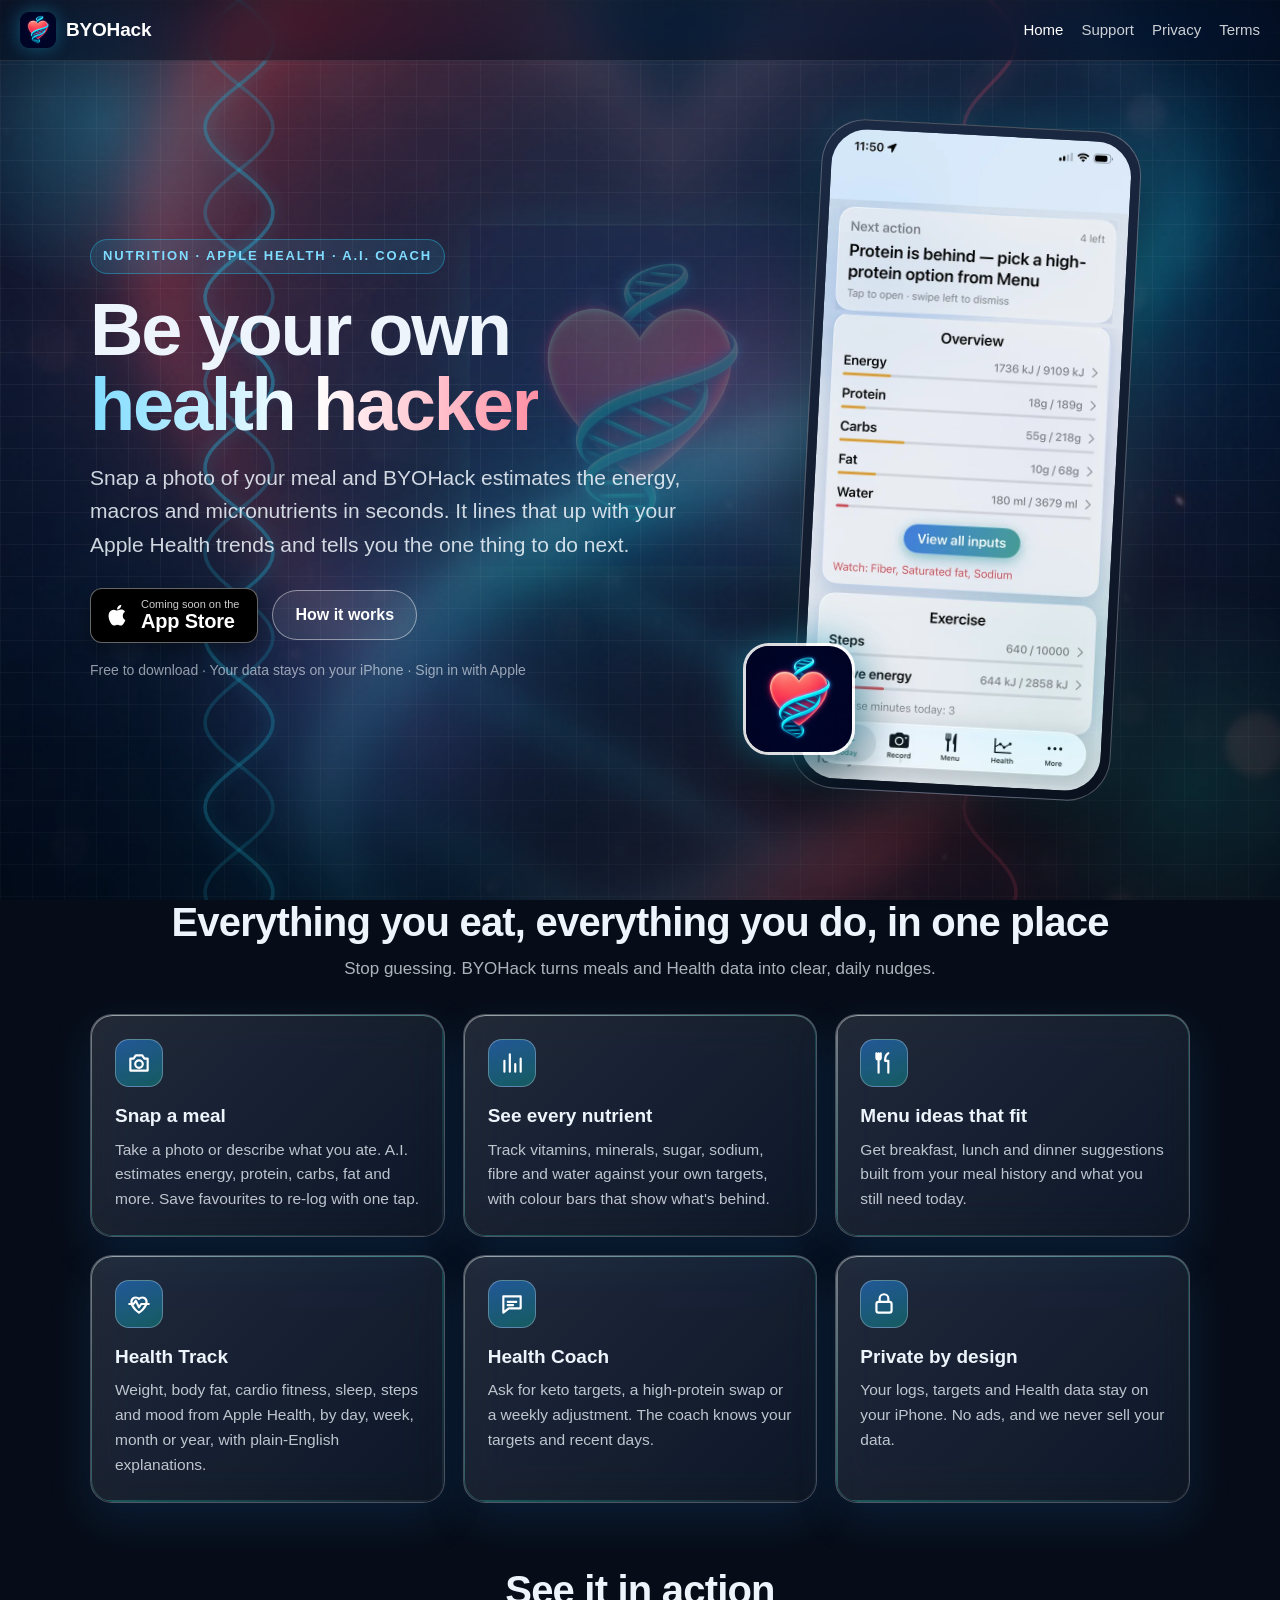
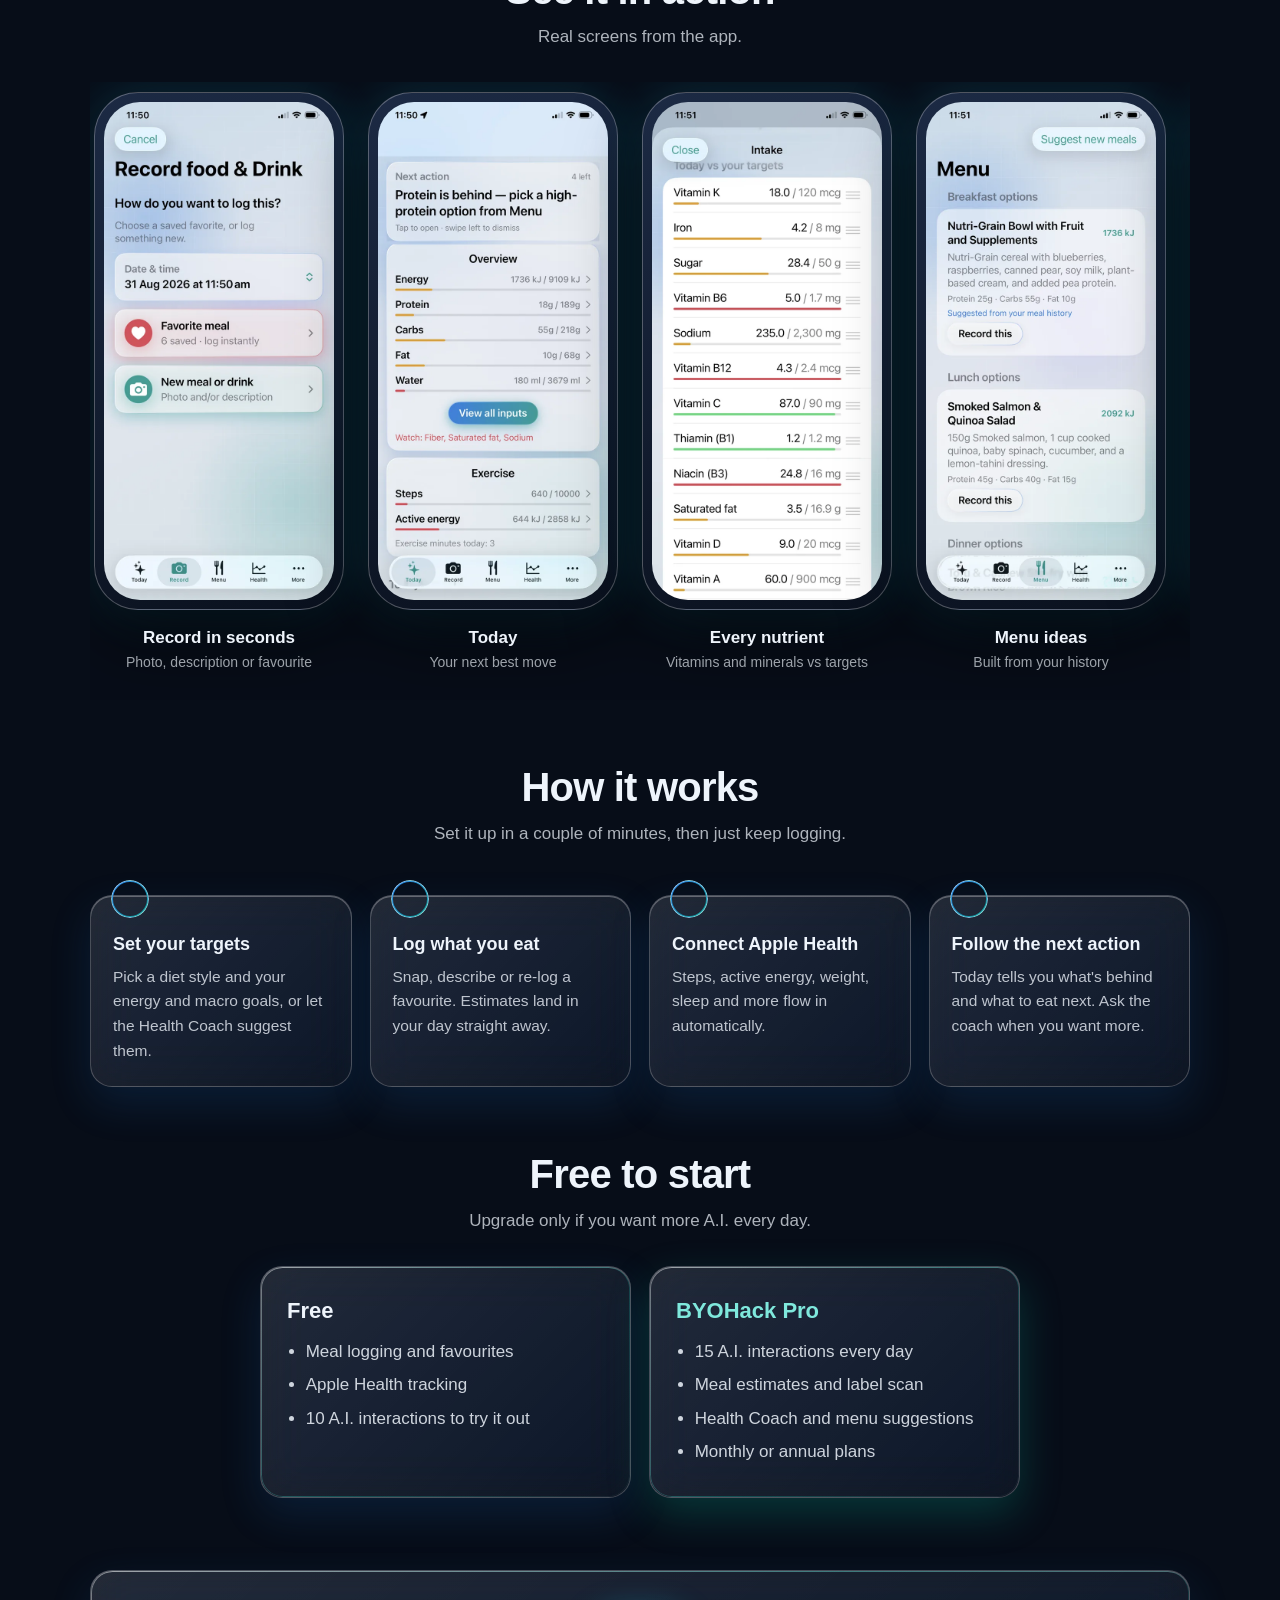
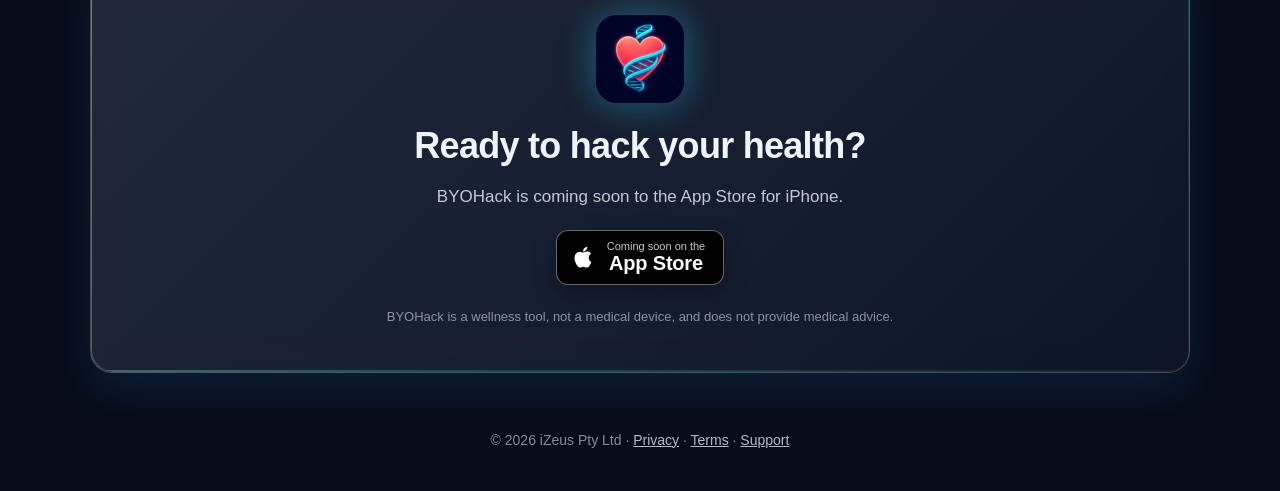
==== commit 5c728997: "Keep the landing page label on one line on phones Co-authored-by: Cursor <cursoragent@cursor.com>" ====
--- a/index.html
+++ b/index.html
@@ -12,7 +12,7 @@
 <link rel="icon" type="image/png" sizes="32x32" href="assets/icon-32.png">
 <link rel="icon" type="image/png" sizes="512x512" href="assets/icon-512.png">
 <link rel="apple-touch-icon" href="assets/icon-180.png">
-<link rel="stylesheet" href="assets/style.css?v=munr0b4f">
+<link rel="stylesheet" href="assets/style.css?v=munr1v0b">
 </head>
 <body>
 <div class="bg" aria-hidden="true">
@@ -105,6 +105,6 @@
 </section>
 </main>
 <footer class="foot">&copy; 2026 iZeus Pty Ltd &middot; <a href="privacy.html">Privacy</a> &middot; <a href="terms.html">Terms</a> &middot; <a href="support.html">Support</a></footer>
-<script src="assets/site.js?v=munr0b4f"></script>
+<script src="assets/site.js?v=munr1v0b"></script>
 </body>
 </html>
--- a/assets/style.css
+++ b/assets/style.css
@@ -124,4 +124,4 @@
 @media (prefers-reduced-motion:reduce){.pitch-art .frame,.pitch-logo{animation:none!important}}
 @media (max-width:980px){.features{grid-template-columns:1fr 1fr}.steps{grid-template-columns:1fr 1fr;row-gap:32px}}
 @media (max-width:820px){.pitch{grid-template-columns:1fr;text-align:center;padding-top:44px}.lead{margin-left:auto;margin-right:auto}.cta-row{justify-content:center}.shots{justify-content:flex-start}}
-@media (max-width:720px){.nav-links{gap:12px;font-size:14px}.brand span{display:none}.features,.steps,.plans{grid-template-columns:1fr}.pitch-logo{width:88px;height:88px;border-radius:21px}}
+@media (max-width:720px){.nav-links{gap:12px;font-size:14px}.brand span{display:none}.features,.steps,.plans{grid-template-columns:1fr}.eyebrow{font-size:11px;letter-spacing:.08em}.pitch-logo{width:88px;height:88px;border-radius:21px}}
